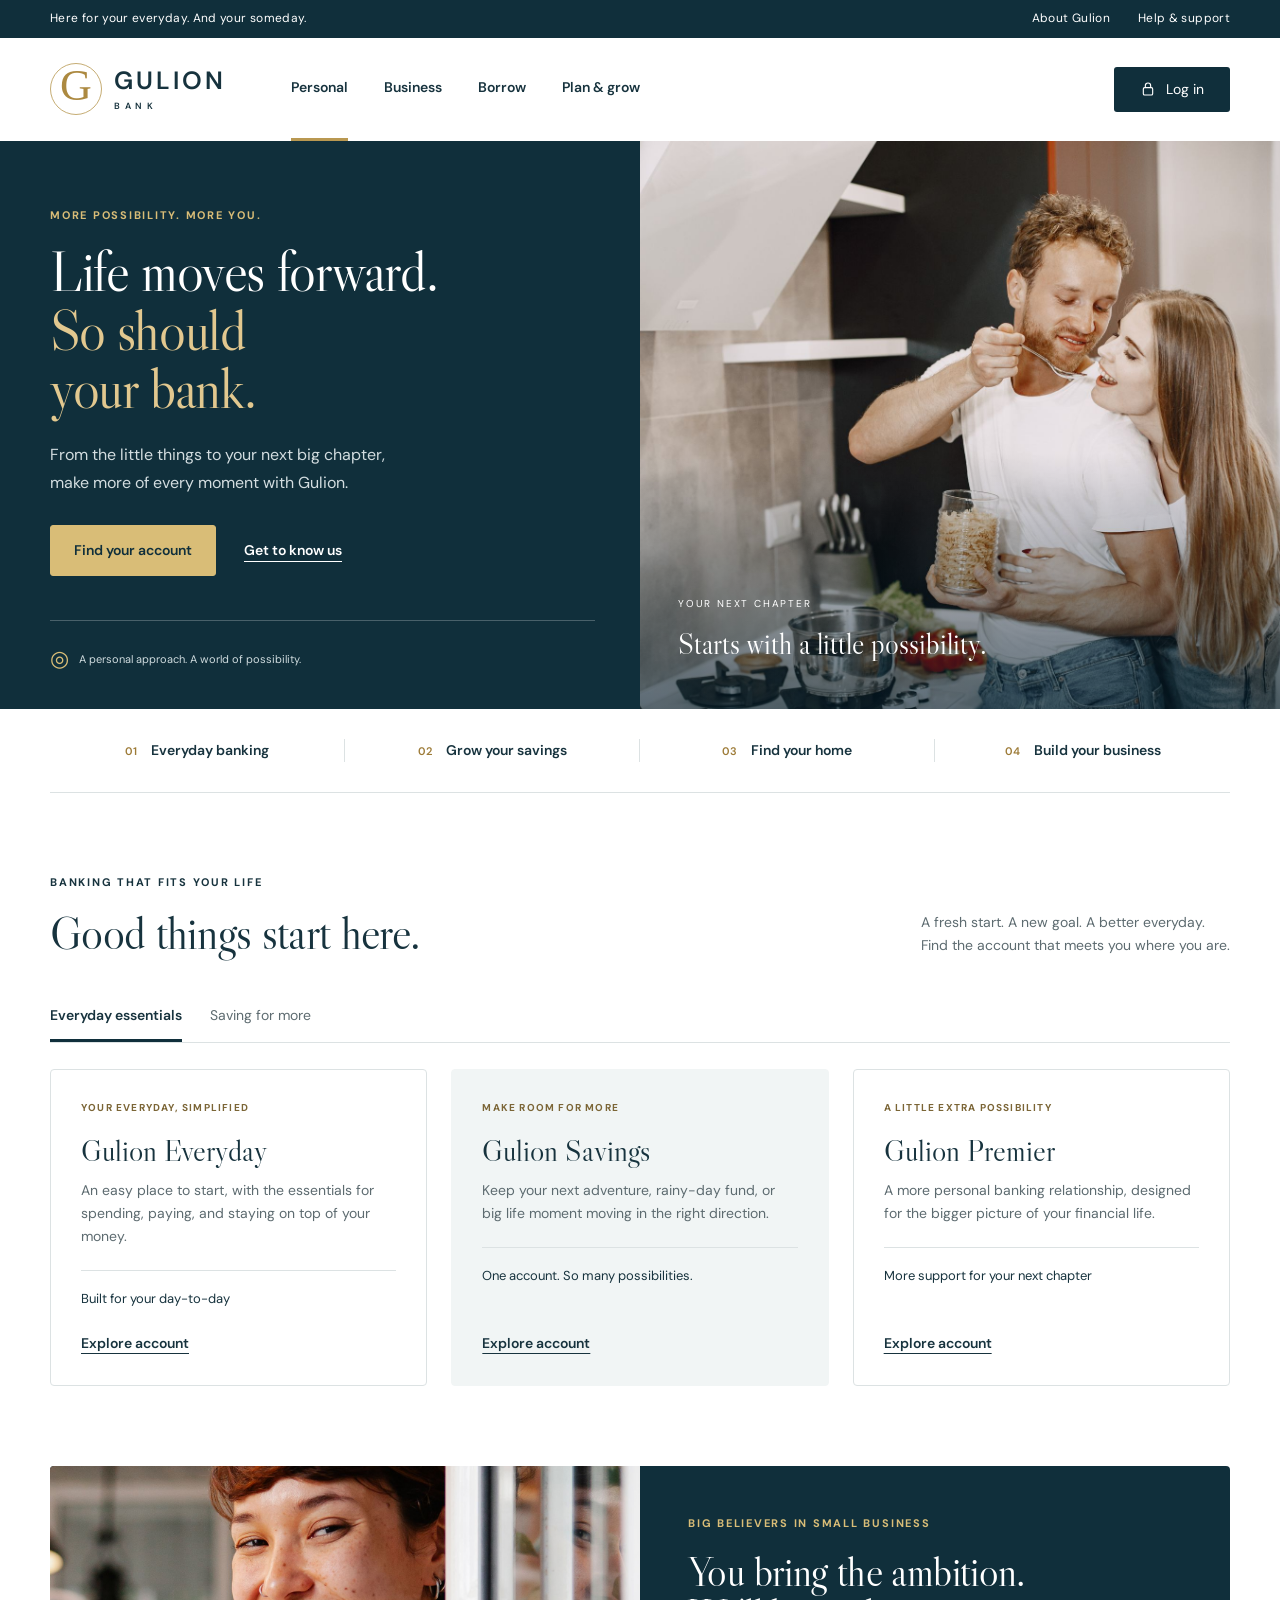
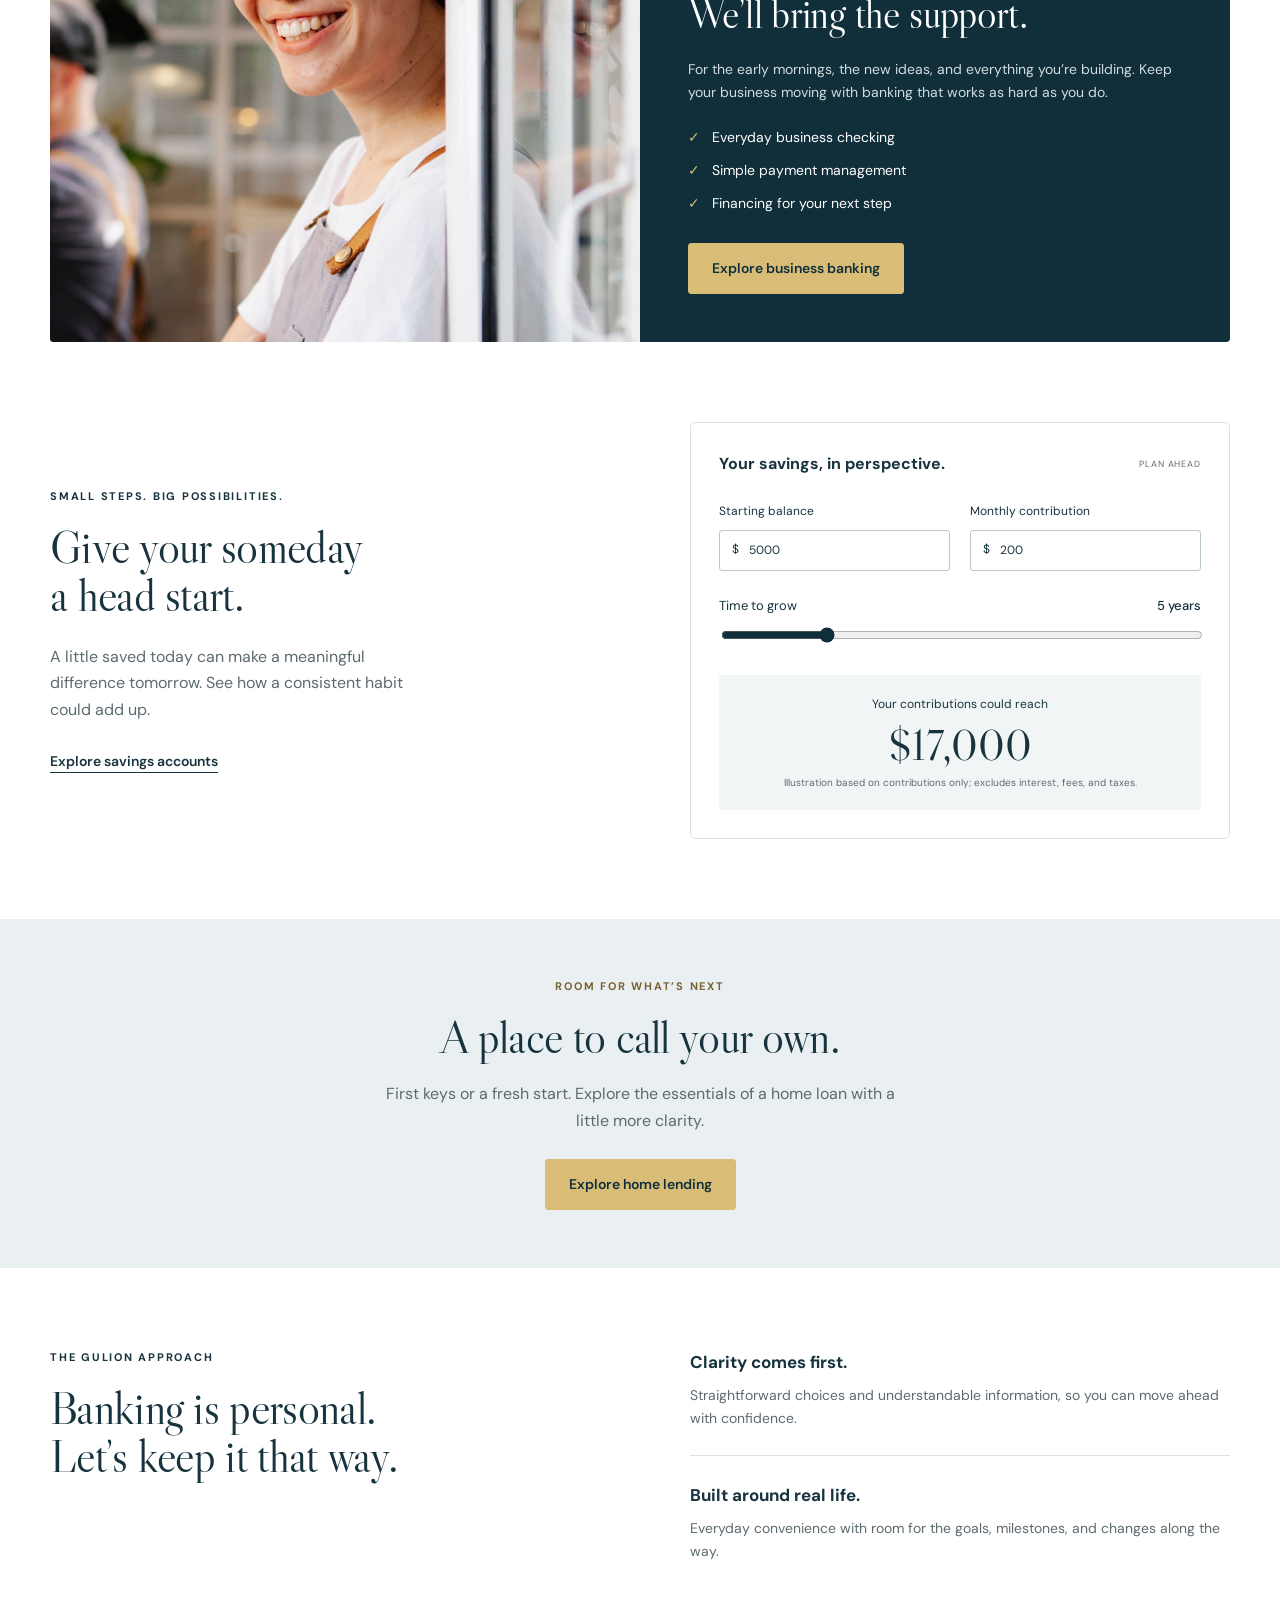
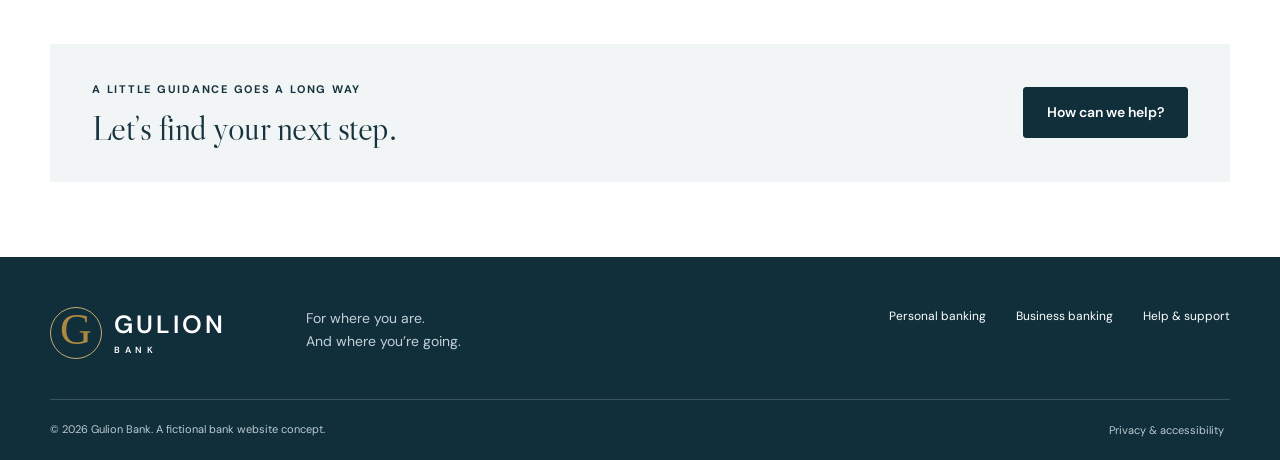
==== index.html @ 365aea7e "Add Gulion Bank website and free GitHub Pages setup" ====
<!doctype html>
<html lang="en"><head><meta charset="UTF-8"><meta name="viewport" content="width=device-width,initial-scale=1"><title>Gulion Bank | Life moves forward. So should your bank.</title><meta name="description" content="Discover a more personal approach to everyday banking, saving, home lending and business at Gulion Bank."><link rel="icon" type="image/svg+xml" href="data:image/svg+xml,%3Csvg xmlns='http://www.w3.org/2000/svg' viewBox='0 0 40 40'%3E%3Crect width='40' height='40' rx='8' fill='%230b2935'/%3E%3Ctext x='8' y='30' fill='%23d9bd77' font-family='Georgia' font-size='32'%3EG%3C/text%3E%3C/svg%3E"><link rel="stylesheet" href="style.css"></head><body>
<a class="skip" href="#main">Skip to content</a><div class="utility"><div class="wrap"><span>Here for your everyday. And your someday.</span><div><a href="#about">About Gulion</a><a href="#help">Help & support</a></div></div></div>
<header><div class="wrap nav"><a href="#" class="brand" aria-label="Gulion Bank home"><span class="mark">G</span><span>GULION<small>BANK</small></span></a><button class="menu" aria-label="Open navigation" aria-expanded="false">☰</button><nav aria-label="Main navigation"><a href="#accounts" class="active">Personal</a><a href="#business">Business</a><a href="#borrow">Borrow</a><a href="#plan">Plan & grow</a></nav><button class="login" data-dialog="login"><svg viewBox="0 0 24 24" aria-hidden="true"><rect x="5" y="10" width="14" height="11" rx="2"/><path d="M8 10V7a4 4 0 018 0v3"/></svg>Log in</button></div></header>
<main id="main"><section class="hero"><div class="hero-copy"><span class="eyebrow">MORE POSSIBILITY. MORE YOU.</span><h1>Life moves forward.<br><em>So should<br>your bank.</em></h1><p>From the little things to your next big chapter, make more of every moment with Gulion.</p><div class="actions"><a class="button" href="#accounts">Find your account</a><a class="text-link" href="#about">Get to know us</a></div><div class="hero-note"><span class="line-icon">◎</span> A personal approach. A world of possibility.</div></div><div class="hero-photo"><img src="assets/home.jpg" alt="A couple sharing a relaxed moment at home" fetchpriority="high"><div class="photo-caption"><span>YOUR NEXT CHAPTER</span><strong>Starts with a little possibility.</strong></div></div></section>
<section class="quick wrap" aria-label="Explore banking"><a href="#accounts"><span>01</span>Everyday banking</a><a href="#plan"><span>02</span>Grow your savings</a><a href="#borrow"><span>03</span>Find your home</a><a href="#business"><span>04</span>Build your business</a></section>
<section id="accounts" class="section wrap"><div class="section-heading"><div><span class="eyebrow">BANKING THAT FITS YOUR LIFE</span><h2>Good things start here.</h2></div><p>A fresh start. A new goal. A better everyday.<br>Find the account that meets you where you are.</p></div><div class="tabs" role="tablist" aria-label="Account type"><button role="tab" id="tab-everyday" aria-controls="products" aria-selected="true" data-tab="everyday">Everyday essentials</button><button role="tab" id="tab-savings" aria-controls="products" aria-selected="false" tabindex="-1" data-tab="savings">Saving for more</button></div><div class="products" id="products" role="tabpanel" aria-labelledby="tab-everyday"></div></section>
<section class="business wrap" id="business"><div class="business-photo"><img src="assets/business.jpg" alt="Smiling café professional wearing an apron" loading="lazy"></div><div class="business-copy"><span class="eyebrow">BIG BELIEVERS IN SMALL BUSINESS</span><h2>You bring the ambition.<br>We’ll bring the support.</h2><p>For the early mornings, the new ideas, and everything you’re building. Keep your business moving with banking that works as hard as you do.</p><ul><li>Everyday business checking</li><li>Simple payment management</li><li>Financing for your next step</li></ul><button class="button light" data-dialog="business">Explore business banking</button></div></section>
<section class="section wrap planning" id="plan"><div><span class="eyebrow">SMALL STEPS. BIG POSSIBILITIES.</span><h2>Give your someday<br>a head start.</h2><p>A little saved today can make a meaningful difference tomorrow. See how a consistent habit could add up.</p><a class="text-link" href="#accounts" id="see-savings">Explore savings accounts</a></div><div class="calculator"><div class="calc-title"><h3>Your savings, in perspective.</h3><span>PLAN AHEAD</span></div><div class="calc-inputs"><label>Starting balance<div class="money"><span>$</span><input id="balance" type="number" min="0" max="10000000" value="5000" step="100"></div></label><label>Monthly contribution<div class="money"><span>$</span><input id="monthly" type="number" min="0" max="100000" value="200" step="25"></div></label></div><label class="range-label" for="years">Time to grow <strong><output id="year-value">5</output> years</strong></label><input id="years" type="range" min="1" max="20" value="5"><div class="estimate"><span>Your contributions could reach</span><strong id="total">$17,000</strong><small>Illustration based on contributions only; excludes interest, fees, and taxes.</small></div></div></section>
<section class="borrow" id="borrow"><div class="wrap borrow-inner"><span class="eyebrow">ROOM FOR WHAT’S NEXT</span><h2>A place to call your own.</h2><p>First keys or a fresh start. Explore the essentials of a home loan with a little more clarity.</p><button class="button light" data-dialog="home">Explore home lending</button></div></section>
<section class="section wrap about" id="about"><div><span class="eyebrow">THE GULION APPROACH</span><h2>Banking is personal.<br>Let’s keep it that way.</h2></div><div class="principles"><article><h3>Clarity comes first.</h3><p>Straightforward choices and understandable information, so you can move ahead with confidence.</p></article><article><h3>Built around real life.</h3><p>Everyday convenience with room for the goals, milestones, and changes along the way.</p></article></div></section>
<section class="help wrap" id="help"><div><span class="eyebrow">A LITTLE GUIDANCE GOES A LONG WAY</span><h2>Let’s find your next step.</h2></div><button class="button" data-dialog="help">How can we help?</button></section></main>
<footer><div class="wrap"><div class="footer-top"><a href="#" class="brand"><span class="mark">G</span><span>GULION<small>BANK</small></span></a><p>For where you are.<br>And where you’re going.</p><div><a href="#accounts">Personal banking</a><a href="#business">Business banking</a><a href="#help">Help & support</a></div></div><div class="footer-bottom"><span>© 2026 Gulion Bank. A fictional bank website concept.</span><button data-dialog="privacy">Privacy & accessibility</button></div></div></footer>
<dialog id="detail"><button class="close" aria-label="Close dialog">×</button><span class="eyebrow">GULION BANK</span><h2 id="dialog-title"></h2><div id="dialog-content"></div><button class="button dismiss">Got it</button></dialog><script src="app.js"></script></body></html>
---- style.css ----
@import url('https://fonts.googleapis.com/css2?family=DM+Sans:wght@400;500;600;700&family=Libre+Caslon+Display&display=swap');
:root{--navy:#102f3b;--ink:#17333e;--gold:#d9bd77;--muted:#5d6b70;--line:#dce2e3;--pale:#f1f5f5}*{box-sizing:border-box}html{scroll-behavior:smooth;scroll-padding-top:90px}body{margin:0;color:var(--ink);font:16px/1.65 'DM Sans',Arial,sans-serif;background:#fff}button,input{font:inherit}button,a{touch-action:manipulation}a{color:inherit;text-decoration:none}button{cursor:pointer}button:focus-visible,a:focus-visible,input:focus-visible{outline:3px solid #ad8226;outline-offset:5px}.wrap{max-width:1280px;margin:auto;width:calc(100% - 100px)}.utility{background:var(--navy);color:#fff;font-size:12px;letter-spacing:.03em}.utility .wrap{display:flex;justify-content:space-between;padding:9px 0}.utility a{margin-left:28px}.nav{height:103px;display:flex;align-items:center;gap:65px}.brand{display:flex;align-items:center;gap:12px;line-height:1;font-size:25px;font-weight:600;letter-spacing:.12em}.brand small{display:block;font-size:9px;letter-spacing:.5em;margin-top:9px}.mark{font:44px/1 Georgia,serif;color:#ac8940;border:1px solid #c6ad74;border-radius:50%;width:52px;height:52px;text-align:center;letter-spacing:-5px;padding-right:5px}.nav nav{display:flex;gap:36px;flex:1;font-size:14px;font-weight:600;height:100%;align-items:center}.nav nav a{height:100%;display:flex;align-items:center;border-bottom:3px solid transparent}.nav nav a:hover,.nav nav .active{border-color:#b99851}.login{display:flex;align-items:center;gap:10px;background:var(--navy);color:#fff;border:0;padding:11px 26px;border-radius:3px;font-size:14px}.login svg{width:16px;fill:none;stroke:currentColor;stroke-width:1.7}.menu{display:none}.hero{display:grid;grid-template-columns:1fr 1fr;background:var(--navy);color:#fff;max-width:1600px;margin:auto;min-height:565px}.hero-copy{padding:65px max(50px,calc((100vw - 1280px)/2)) 32px;padding-right:45px}.eyebrow{display:block;font-size:11px;font-weight:700;letter-spacing:.16em;margin-bottom:18px}.hero .eyebrow,.business .eyebrow,.borrow .eyebrow{color:var(--gold)}h1,h2{font-family:'Libre Caslon Display',Georgia,serif;font-weight:400;line-height:1.04;margin:0}h1{font-size:clamp(48px,4.4vw,68px);letter-spacing:-.025em}h1 em{font-style:normal;color:#e2c88f}h2{font-size:46px;letter-spacing:-.015em}.hero p{color:#d3dde0;max-width:350px;margin:23px 0 28px;font-size:16px;line-height:1.75}.actions{display:flex;gap:28px;align-items:center}.button{display:inline-flex;align-items:center;justify-content:center;padding:13px 23px;background:var(--navy);color:#fff;border:1px solid var(--navy);border-radius:3px;font-size:14px;font-weight:600;transition:background .2s}.button:hover,.login:hover{background:#255260}.hero .button,.button.light{background:var(--gold);color:var(--navy);border-color:var(--gold)}.button.light:hover,.hero .button:hover{background:#ead39f}.text-link{font-size:14px;font-weight:600;text-decoration:underline;text-underline-offset:6px}.hero-note{border-top:1px solid #49616a;font-size:11px;color:#cfdbde;margin-top:44px;padding-top:20px;display:flex;gap:10px;align-items:center}.line-icon{color:var(--gold);font-size:22px}.hero-photo{position:relative;overflow:hidden;min-height:560px}.hero-photo img{width:100%;height:100%;object-fit:cover;position:absolute;object-position:center}.hero-photo:after{content:'';position:absolute;inset:55% 0 0;background:linear-gradient(transparent,#001c2b99)}.photo-caption{position:absolute;bottom:40px;left:38px;z-index:1}.photo-caption span{display:block;font-size:10px;letter-spacing:.18em;margin-bottom:9px}.photo-caption strong{font-family:'Libre Caslon Display',Georgia,serif;font-size:29px;font-weight:400}.quick{display:grid;grid-template-columns:repeat(4,1fr);padding:30px 0;border-bottom:1px solid var(--line)}.quick a{font-size:14px;font-weight:600;border-right:1px solid var(--line);text-align:center}.quick a:last-child{border:0}.quick span{font-size:11px;color:#9d7b37;margin-right:14px}.quick a:hover{text-decoration:underline}.section{padding:80px 0}.section-heading{display:flex;justify-content:space-between;align-items:end;margin-bottom:35px}.section-heading p{font-size:14px;color:var(--muted);margin-bottom:0}.tabs{border-bottom:1px solid var(--line);display:flex;gap:28px;margin-bottom:26px}.tabs button{background:none;border:0;padding:12px 0;font-size:14px;color:var(--muted);border-bottom:3px solid transparent}.tabs [aria-selected=true]{border-color:var(--navy);color:var(--ink);font-weight:600}.products{display:grid;grid-template-columns:repeat(3,1fr);gap:24px}.product{border:1px solid var(--line);border-radius:4px;padding:30px;display:flex;flex-direction:column;align-items:flex-start;min-height:305px}.product.featured{background:var(--pale);border-color:var(--pale)}.product .label{font-size:10px;letter-spacing:.12em;font-weight:700;color:#7b6536}.product h3{font:30px/1.2 'Libre Caslon Display',Georgia,serif;margin:16px 0 10px}.product p{font-size:14px;color:var(--muted);margin:0 0 22px}.product .feature{font-size:13px;border-top:1px solid var(--line);padding-top:17px;width:100%;margin-bottom:23px}.product button{background:none;border:0;padding:0;text-decoration:underline;text-underline-offset:5px;color:var(--ink);font-weight:600;font-size:14px;margin-top:auto}.business{display:grid;grid-template-columns:1fr 1fr;background:var(--navy);color:#fff;border-radius:4px;overflow:hidden}.business-photo{min-height:470px}.business-photo img{height:100%;width:100%;object-fit:cover}.business-copy{padding:48px}.business h2{font-size:41px}.business p{font-size:14px;color:#d0dcdf;margin:22px 0}.business ul{padding:0;list-style:none;font-size:14px;margin:0 0 28px}.business li{margin:10px 0}.business li:before{content:'✓';color:var(--gold);margin-right:12px}.planning{display:grid;grid-template-columns:1fr 1fr;gap:100px;align-items:center}.planning p{color:var(--muted);max-width:375px;margin:25px 0}.calculator{border:1px solid var(--line);border-radius:5px;padding:28px}.calc-title{display:flex;align-items:center;justify-content:space-between;gap:16px;margin-bottom:24px}.calc-title h3{font-size:16px;margin:0}.calc-title>span{font-size:9px;letter-spacing:.1em;color:var(--muted)}.calc-inputs{display:grid;grid-template-columns:1fr 1fr;gap:20px}.calc-inputs label{font-size:12px}.money{display:flex;border:1px solid #bac8ce;border-radius:3px;margin-top:8px;padding:9px 12px;gap:8px}.money input{width:100%;border:0;min-width:0;color:var(--ink);background:white}.range-label{display:flex;justify-content:space-between;font-size:13px;margin:24px 0 8px}.range-label strong{font-weight:500}input[type=range]{width:100%;accent-color:var(--navy)}.estimate{margin-top:24px;background:var(--pale);padding:20px;text-align:center}.estimate span{display:block;font-size:12px}.estimate strong{display:block;font:43px/1.4 'Libre Caslon Display',Georgia,serif}.estimate small{display:block;font-size:10px;color:var(--muted);line-height:1.5}.borrow{background:#eaf0f1;text-align:center;padding:58px 0}.borrow .eyebrow{color:#776132}.borrow p{max-width:520px;margin:20px auto 25px;color:var(--muted)}.about{display:grid;grid-template-columns:1fr 1fr;gap:100px}.principles h3{font-size:17px;margin:0 0 8px}.principles p{font-size:14px;color:var(--muted);margin:0}.principles article+article{border-top:1px solid var(--line);margin-top:25px;padding-top:25px}.help{background:var(--pale);padding:36px 42px;display:flex;justify-content:space-between;align-items:center;margin-bottom:75px;gap:25px}.help h2{font-size:35px}.help .eyebrow{margin-bottom:12px}footer{background:var(--navy);color:white;padding:50px 0 20px}.footer-top{display:flex;align-items:start;gap:80px;padding-bottom:40px}.footer-top p{font-size:14px;color:#c4d1d7;margin:0}.footer-top>div{margin-left:auto;display:flex;gap:30px;font-size:12px}.footer-bottom{border-top:1px solid #3a5360;padding-top:20px;font-size:11px;color:#bccbd1;display:flex;justify-content:space-between;gap:20px}.footer-bottom button{border:0;color:inherit;background:none;font-size:11px}dialog{border:0;border-radius:6px;max-width:530px;width:calc(100% - 32px);padding:42px;color:var(--ink);box-shadow:0 20px 90px #001b2f66}dialog::backdrop{background:#071d2bcc;backdrop-filter:blur(4px)}dialog h2{font-size:38px}dialog p,dialog li{font-size:15px;color:var(--muted)}dialog ul{padding-left:20px}dialog .button{margin-top:16px}.close{position:absolute;right:15px;top:8px;background:none;border:0;font-size:30px;color:var(--ink)}.skip{position:absolute;left:-999px;z-index:10;background:white;padding:10px}.skip:focus{left:10px}@media(min-width:1600px){.hero-copy{padding-left:160px}}@media(max-width:1050px){.wrap{width:calc(100% - 48px)}.nav{gap:30px}.nav nav{gap:22px}.hero-copy{padding:45px 30px}.hero h1{font-size:53px}.actions{gap:18px}.hero .text-link{font-size:12px}.business-copy{padding:35px}.business h2{font-size:35px}.planning,.about{gap:45px}.footer-top{gap:40px}.footer-top>div{flex-direction:column;gap:10px}.product{padding:22px}}@media(max-width:720px){.utility .wrap>span{display:none}.utility .wrap{justify-content:flex-end}.utility a{margin-left:20px}.wrap{width:calc(100% - 36px)}.nav{height:82px;gap:18px;position:relative}.brand{font-size:20px}.mark{width:43px;height:43px;font-size:36px}.nav .menu{display:block;margin-left:auto;border:0;background:none;font-size:24px;color:var(--navy)}.nav nav{display:none;position:absolute;top:82px;left:-18px;right:-18px;height:auto;z-index:5;background:white;padding:15px 25px;box-shadow:0 10px 15px #102f3b22}.nav nav.open{display:flex;flex-direction:column;align-items:start;gap:0}.nav nav a{padding:12px}.login{padding:9px 15px}.hero{grid-template-columns:1fr}.hero-copy{padding:40px 26px 28px}.hero h1{font-size:53px}.hero h1 br:last-child{display:none}.hero p{max-width:420px}.hero-note{margin-top:28px}.hero-photo{min-height:340px}.photo-caption{bottom:25px;left:26px}.quick{grid-template-columns:1fr 1fr;padding:15px 0;gap:0}.quick a{text-align:left;padding:13px 7px;font-size:12px}.quick a:nth-child(2){border:0}.quick span{margin-right:7px}.section{padding:50px 0}.section-heading{display:block}h2{font-size:39px}.section-heading p{margin-top:20px}.products{grid-template-columns:1fr;gap:15px}.product{min-height:0;padding:25px}.product p{margin-bottom:18px}.product .feature{margin-bottom:18px}.business{grid-template-columns:1fr}.business-photo{height:300px;min-height:0}.business-copy{padding:30px 26px}.planning,.about{grid-template-columns:1fr;gap:30px}.calculator{padding:22px}.calc-title>span{display:none}.borrow{padding:44px 0}.help{padding:28px;flex-direction:column;align-items:start;margin-bottom:45px}.help h2{font-size:32px}.footer-top{flex-wrap:wrap;gap:28px}.footer-top>div{width:100%;margin:0;flex-direction:row;flex-wrap:wrap;gap:24px}.footer-bottom{flex-direction:column;align-items:start;gap:8px}.footer-bottom button{padding:0}dialog{padding:32px 26px}}
@media(prefers-reduced-motion:reduce){html{scroll-behavior:auto}*{transition:none!important}}
.business-photo{position:relative;overflow:hidden}.business-photo img{position:absolute;inset:0;object-position:center 40%}.hero-photo img{object-position:65% center}
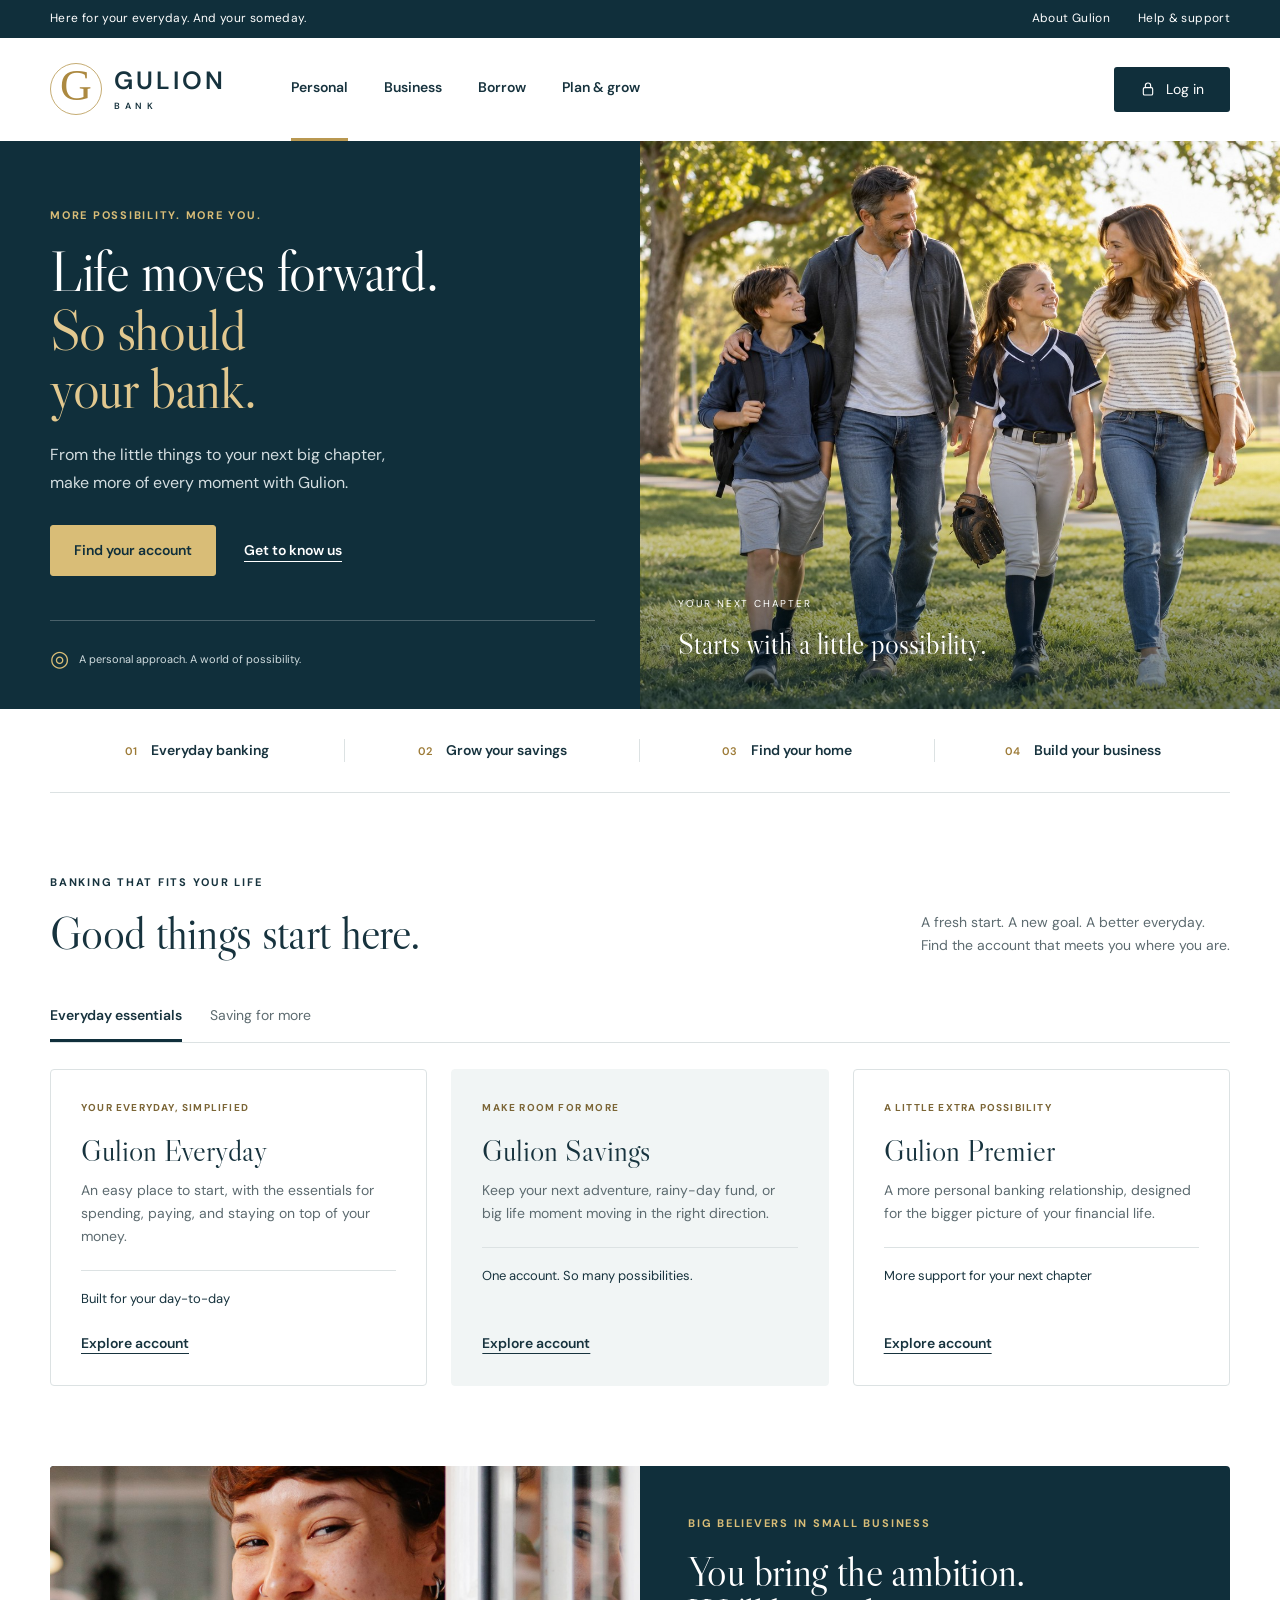
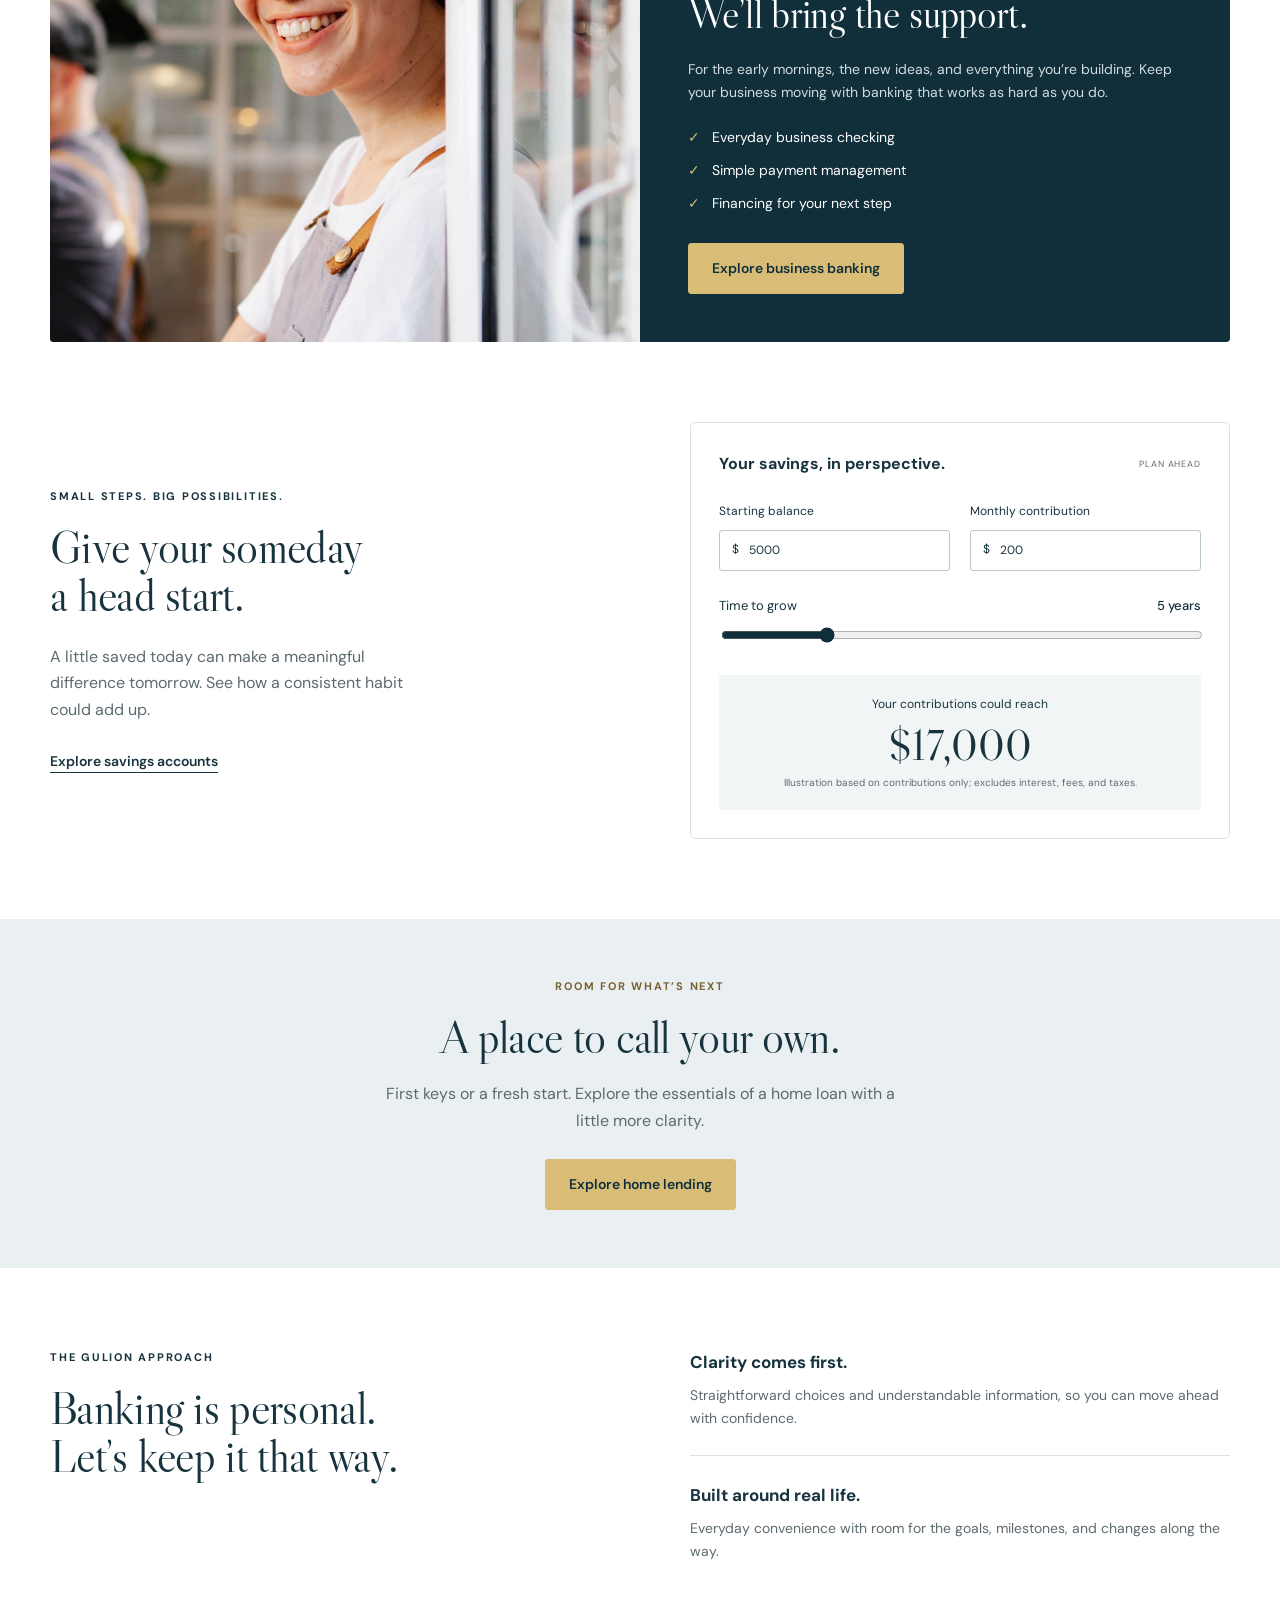
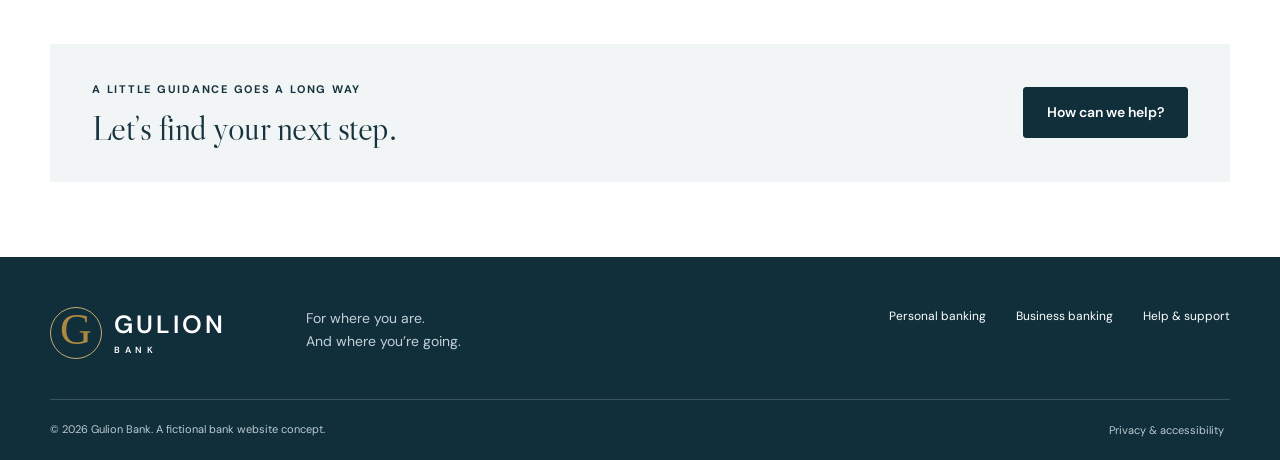
==== commit 4fa4e37e: "Replace couple hero photo with family park and softball scene" ====
--- a/index.html
+++ b/index.html
@@ -1,14 +1,14 @@
 <!doctype html>
 <html lang="en"><head><meta charset="UTF-8"><meta name="viewport" content="width=device-width,initial-scale=1"><title>Gulion Bank | Life moves forward. So should your bank.</title><meta name="description" content="Discover a more personal approach to everyday banking, saving, home lending and business at Gulion Bank."><link rel="icon" type="image/svg+xml" href="data:image/svg+xml,%3Csvg xmlns='http://www.w3.org/2000/svg' viewBox='0 0 40 40'%3E%3Crect width='40' height='40' rx='8' fill='%230b2935'/%3E%3Ctext x='8' y='30' fill='%23d9bd77' font-family='Georgia' font-size='32'%3EG%3C/text%3E%3C/svg%3E"><link rel="stylesheet" href="style.css"></head><body>
-<a class="skip" href="#main">Skip to content</a><div class="utility"><div class="wrap"><span>Here for your everyday. And your someday.</span><div><a href="#about">About Gulion</a><a href="#help">Help & support</a></div></div></div>
-<header><div class="wrap nav"><a href="#" class="brand" aria-label="Gulion Bank home"><span class="mark">G</span><span>GULION<small>BANK</small></span></a><button class="menu" aria-label="Open navigation" aria-expanded="false">☰</button><nav aria-label="Main navigation"><a href="#accounts" class="active">Personal</a><a href="#business">Business</a><a href="#borrow">Borrow</a><a href="#plan">Plan & grow</a></nav><button class="login" data-dialog="login"><svg viewBox="0 0 24 24" aria-hidden="true"><rect x="5" y="10" width="14" height="11" rx="2"/><path d="M8 10V7a4 4 0 018 0v3"/></svg>Log in</button></div></header>
-<main id="main"><section class="hero"><div class="hero-copy"><span class="eyebrow">MORE POSSIBILITY. MORE YOU.</span><h1>Life moves forward.<br><em>So should<br>your bank.</em></h1><p>From the little things to your next big chapter, make more of every moment with Gulion.</p><div class="actions"><a class="button" href="#accounts">Find your account</a><a class="text-link" href="#about">Get to know us</a></div><div class="hero-note"><span class="line-icon">◎</span> A personal approach. A world of possibility.</div></div><div class="hero-photo"><img src="assets/home.jpg" alt="A couple sharing a relaxed moment at home" fetchpriority="high"><div class="photo-caption"><span>YOUR NEXT CHAPTER</span><strong>Starts with a little possibility.</strong></div></div></section>
-<section class="quick wrap" aria-label="Explore banking"><a href="#accounts"><span>01</span>Everyday banking</a><a href="#plan"><span>02</span>Grow your savings</a><a href="#borrow"><span>03</span>Find your home</a><a href="#business"><span>04</span>Build your business</a></section>
+<a class="skip" href="steve.html">Skip to content</a><div class="utility"><div class="wrap"><span>Here for your everyday. And your someday.</span><div><a href="steve.html">About Gulion</a><a href="steve.html">Help & support</a></div></div></div>
+<header><div class="wrap nav"><a href="steve.html" class="brand" aria-label="Gulion Bank home"><span class="mark">G</span><span>GULION<small>BANK</small></span></a><button class="menu" aria-label="Open navigation" aria-expanded="false">☰</button><nav aria-label="Main navigation"><a href="steve.html" class="active">Personal</a><a href="steve.html">Business</a><a href="steve.html">Borrow</a><a href="steve.html">Plan & grow</a></nav><button class="login" data-dialog="login"><svg viewBox="0 0 24 24" aria-hidden="true"><rect x="5" y="10" width="14" height="11" rx="2"/><path d="M8 10V7a4 4 0 018 0v3"/></svg>Log in</button></div></header>
+<main id="main"><section class="hero"><div class="hero-copy"><span class="eyebrow">MORE POSSIBILITY. MORE YOU.</span><h1>Life moves forward.<br><em>So should<br>your bank.</em></h1><p>From the little things to your next big chapter, make more of every moment with Gulion.</p><div class="actions"><a class="button" href="steve.html">Find your account</a><a class="text-link" href="steve.html">Get to know us</a></div><div class="hero-note"><span class="line-icon">◎</span> A personal approach. A world of possibility.</div></div><div class="hero-photo"><img src="assets/family-park.jpg" alt="A family walking together through a sunny park after a youth softball game" fetchpriority="high"><div class="photo-caption"><span>YOUR NEXT CHAPTER</span><strong>Starts with a little possibility.</strong></div></div></section>
+<section class="quick wrap" aria-label="Explore banking"><a href="steve.html"><span>01</span>Everyday banking</a><a href="steve.html"><span>02</span>Grow your savings</a><a href="steve.html"><span>03</span>Find your home</a><a href="steve.html"><span>04</span>Build your business</a></section>
 <section id="accounts" class="section wrap"><div class="section-heading"><div><span class="eyebrow">BANKING THAT FITS YOUR LIFE</span><h2>Good things start here.</h2></div><p>A fresh start. A new goal. A better everyday.<br>Find the account that meets you where you are.</p></div><div class="tabs" role="tablist" aria-label="Account type"><button role="tab" id="tab-everyday" aria-controls="products" aria-selected="true" data-tab="everyday">Everyday essentials</button><button role="tab" id="tab-savings" aria-controls="products" aria-selected="false" tabindex="-1" data-tab="savings">Saving for more</button></div><div class="products" id="products" role="tabpanel" aria-labelledby="tab-everyday"></div></section>
 <section class="business wrap" id="business"><div class="business-photo"><img src="assets/business.jpg" alt="Smiling café professional wearing an apron" loading="lazy"></div><div class="business-copy"><span class="eyebrow">BIG BELIEVERS IN SMALL BUSINESS</span><h2>You bring the ambition.<br>We’ll bring the support.</h2><p>For the early mornings, the new ideas, and everything you’re building. Keep your business moving with banking that works as hard as you do.</p><ul><li>Everyday business checking</li><li>Simple payment management</li><li>Financing for your next step</li></ul><button class="button light" data-dialog="business">Explore business banking</button></div></section>
-<section class="section wrap planning" id="plan"><div><span class="eyebrow">SMALL STEPS. BIG POSSIBILITIES.</span><h2>Give your someday<br>a head start.</h2><p>A little saved today can make a meaningful difference tomorrow. See how a consistent habit could add up.</p><a class="text-link" href="#accounts" id="see-savings">Explore savings accounts</a></div><div class="calculator"><div class="calc-title"><h3>Your savings, in perspective.</h3><span>PLAN AHEAD</span></div><div class="calc-inputs"><label>Starting balance<div class="money"><span>$</span><input id="balance" type="number" min="0" max="10000000" value="5000" step="100"></div></label><label>Monthly contribution<div class="money"><span>$</span><input id="monthly" type="number" min="0" max="100000" value="200" step="25"></div></label></div><label class="range-label" for="years">Time to grow <strong><output id="year-value">5</output> years</strong></label><input id="years" type="range" min="1" max="20" value="5"><div class="estimate"><span>Your contributions could reach</span><strong id="total">$17,000</strong><small>Illustration based on contributions only; excludes interest, fees, and taxes.</small></div></div></section>
+<section class="section wrap planning" id="plan"><div><span class="eyebrow">SMALL STEPS. BIG POSSIBILITIES.</span><h2>Give your someday<br>a head start.</h2><p>A little saved today can make a meaningful difference tomorrow. See how a consistent habit could add up.</p><a class="text-link" href="steve.html" id="see-savings">Explore savings accounts</a></div><div class="calculator"><div class="calc-title"><h3>Your savings, in perspective.</h3><span>PLAN AHEAD</span></div><div class="calc-inputs"><label>Starting balance<div class="money"><span>$</span><input id="balance" type="number" min="0" max="10000000" value="5000" step="100"></div></label><label>Monthly contribution<div class="money"><span>$</span><input id="monthly" type="number" min="0" max="100000" value="200" step="25"></div></label></div><label class="range-label" for="years">Time to grow <strong><output id="year-value">5</output> years</strong></label><input id="years" type="range" min="1" max="20" value="5"><div class="estimate"><span>Your contributions could reach</span><strong id="total">$17,000</strong><small>Illustration based on contributions only; excludes interest, fees, and taxes.</small></div></div></section>
 <section class="borrow" id="borrow"><div class="wrap borrow-inner"><span class="eyebrow">ROOM FOR WHAT’S NEXT</span><h2>A place to call your own.</h2><p>First keys or a fresh start. Explore the essentials of a home loan with a little more clarity.</p><button class="button light" data-dialog="home">Explore home lending</button></div></section>
 <section class="section wrap about" id="about"><div><span class="eyebrow">THE GULION APPROACH</span><h2>Banking is personal.<br>Let’s keep it that way.</h2></div><div class="principles"><article><h3>Clarity comes first.</h3><p>Straightforward choices and understandable information, so you can move ahead with confidence.</p></article><article><h3>Built around real life.</h3><p>Everyday convenience with room for the goals, milestones, and changes along the way.</p></article></div></section>
 <section class="help wrap" id="help"><div><span class="eyebrow">A LITTLE GUIDANCE GOES A LONG WAY</span><h2>Let’s find your next step.</h2></div><button class="button" data-dialog="help">How can we help?</button></section></main>
-<footer><div class="wrap"><div class="footer-top"><a href="#" class="brand"><span class="mark">G</span><span>GULION<small>BANK</small></span></a><p>For where you are.<br>And where you’re going.</p><div><a href="#accounts">Personal banking</a><a href="#business">Business banking</a><a href="#help">Help & support</a></div></div><div class="footer-bottom"><span>© 2026 Gulion Bank. A fictional bank website concept.</span><button data-dialog="privacy">Privacy & accessibility</button></div></div></footer>
+<footer><div class="wrap"><div class="footer-top"><a href="steve.html" class="brand"><span class="mark">G</span><span>GULION<small>BANK</small></span></a><p>For where you are.<br>And where you’re going.</p><div><a href="steve.html">Personal banking</a><a href="steve.html">Business banking</a><a href="steve.html">Help & support</a></div></div><div class="footer-bottom"><span>© 2026 Gulion Bank. A fictional bank website concept.</span><button data-dialog="privacy">Privacy & accessibility</button></div></div></footer>
 <dialog id="detail"><button class="close" aria-label="Close dialog">×</button><span class="eyebrow">GULION BANK</span><h2 id="dialog-title"></h2><div id="dialog-content"></div><button class="button dismiss">Got it</button></dialog><script src="app.js"></script></body></html>
--- a/style.css
+++ b/style.css
@@ -1,4 +1,4 @@
 @import url('https://fonts.googleapis.com/css2?family=DM+Sans:wght@400;500;600;700&family=Libre+Caslon+Display&display=swap');
 :root{--navy:#102f3b;--ink:#17333e;--gold:#d9bd77;--muted:#5d6b70;--line:#dce2e3;--pale:#f1f5f5}*{box-sizing:border-box}html{scroll-behavior:smooth;scroll-padding-top:90px}body{margin:0;color:var(--ink);font:16px/1.65 'DM Sans',Arial,sans-serif;background:#fff}button,input{font:inherit}button,a{touch-action:manipulation}a{color:inherit;text-decoration:none}button{cursor:pointer}button:focus-visible,a:focus-visible,input:focus-visible{outline:3px solid #ad8226;outline-offset:5px}.wrap{max-width:1280px;margin:auto;width:calc(100% - 100px)}.utility{background:var(--navy);color:#fff;font-size:12px;letter-spacing:.03em}.utility .wrap{display:flex;justify-content:space-between;padding:9px 0}.utility a{margin-left:28px}.nav{height:103px;display:flex;align-items:center;gap:65px}.brand{display:flex;align-items:center;gap:12px;line-height:1;font-size:25px;font-weight:600;letter-spacing:.12em}.brand small{display:block;font-size:9px;letter-spacing:.5em;margin-top:9px}.mark{font:44px/1 Georgia,serif;color:#ac8940;border:1px solid #c6ad74;border-radius:50%;width:52px;height:52px;text-align:center;letter-spacing:-5px;padding-right:5px}.nav nav{display:flex;gap:36px;flex:1;font-size:14px;font-weight:600;height:100%;align-items:center}.nav nav a{height:100%;display:flex;align-items:center;border-bottom:3px solid transparent}.nav nav a:hover,.nav nav .active{border-color:#b99851}.login{display:flex;align-items:center;gap:10px;background:var(--navy);color:#fff;border:0;padding:11px 26px;border-radius:3px;font-size:14px}.login svg{width:16px;fill:none;stroke:currentColor;stroke-width:1.7}.menu{display:none}.hero{display:grid;grid-template-columns:1fr 1fr;background:var(--navy);color:#fff;max-width:1600px;margin:auto;min-height:565px}.hero-copy{padding:65px max(50px,calc((100vw - 1280px)/2)) 32px;padding-right:45px}.eyebrow{display:block;font-size:11px;font-weight:700;letter-spacing:.16em;margin-bottom:18px}.hero .eyebrow,.business .eyebrow,.borrow .eyebrow{color:var(--gold)}h1,h2{font-family:'Libre Caslon Display',Georgia,serif;font-weight:400;line-height:1.04;margin:0}h1{font-size:clamp(48px,4.4vw,68px);letter-spacing:-.025em}h1 em{font-style:normal;color:#e2c88f}h2{font-size:46px;letter-spacing:-.015em}.hero p{color:#d3dde0;max-width:350px;margin:23px 0 28px;font-size:16px;line-height:1.75}.actions{display:flex;gap:28px;align-items:center}.button{display:inline-flex;align-items:center;justify-content:center;padding:13px 23px;background:var(--navy);color:#fff;border:1px solid var(--navy);border-radius:3px;font-size:14px;font-weight:600;transition:background .2s}.button:hover,.login:hover{background:#255260}.hero .button,.button.light{background:var(--gold);color:var(--navy);border-color:var(--gold)}.button.light:hover,.hero .button:hover{background:#ead39f}.text-link{font-size:14px;font-weight:600;text-decoration:underline;text-underline-offset:6px}.hero-note{border-top:1px solid #49616a;font-size:11px;color:#cfdbde;margin-top:44px;padding-top:20px;display:flex;gap:10px;align-items:center}.line-icon{color:var(--gold);font-size:22px}.hero-photo{position:relative;overflow:hidden;min-height:560px}.hero-photo img{width:100%;height:100%;object-fit:cover;position:absolute;object-position:center}.hero-photo:after{content:'';position:absolute;inset:55% 0 0;background:linear-gradient(transparent,#001c2b99)}.photo-caption{position:absolute;bottom:40px;left:38px;z-index:1}.photo-caption span{display:block;font-size:10px;letter-spacing:.18em;margin-bottom:9px}.photo-caption strong{font-family:'Libre Caslon Display',Georgia,serif;font-size:29px;font-weight:400}.quick{display:grid;grid-template-columns:repeat(4,1fr);padding:30px 0;border-bottom:1px solid var(--line)}.quick a{font-size:14px;font-weight:600;border-right:1px solid var(--line);text-align:center}.quick a:last-child{border:0}.quick span{font-size:11px;color:#9d7b37;margin-right:14px}.quick a:hover{text-decoration:underline}.section{padding:80px 0}.section-heading{display:flex;justify-content:space-between;align-items:end;margin-bottom:35px}.section-heading p{font-size:14px;color:var(--muted);margin-bottom:0}.tabs{border-bottom:1px solid var(--line);display:flex;gap:28px;margin-bottom:26px}.tabs button{background:none;border:0;padding:12px 0;font-size:14px;color:var(--muted);border-bottom:3px solid transparent}.tabs [aria-selected=true]{border-color:var(--navy);color:var(--ink);font-weight:600}.products{display:grid;grid-template-columns:repeat(3,1fr);gap:24px}.product{border:1px solid var(--line);border-radius:4px;padding:30px;display:flex;flex-direction:column;align-items:flex-start;min-height:305px}.product.featured{background:var(--pale);border-color:var(--pale)}.product .label{font-size:10px;letter-spacing:.12em;font-weight:700;color:#7b6536}.product h3{font:30px/1.2 'Libre Caslon Display',Georgia,serif;margin:16px 0 10px}.product p{font-size:14px;color:var(--muted);margin:0 0 22px}.product .feature{font-size:13px;border-top:1px solid var(--line);padding-top:17px;width:100%;margin-bottom:23px}.product button{background:none;border:0;padding:0;text-decoration:underline;text-underline-offset:5px;color:var(--ink);font-weight:600;font-size:14px;margin-top:auto}.business{display:grid;grid-template-columns:1fr 1fr;background:var(--navy);color:#fff;border-radius:4px;overflow:hidden}.business-photo{min-height:470px}.business-photo img{height:100%;width:100%;object-fit:cover}.business-copy{padding:48px}.business h2{font-size:41px}.business p{font-size:14px;color:#d0dcdf;margin:22px 0}.business ul{padding:0;list-style:none;font-size:14px;margin:0 0 28px}.business li{margin:10px 0}.business li:before{content:'✓';color:var(--gold);margin-right:12px}.planning{display:grid;grid-template-columns:1fr 1fr;gap:100px;align-items:center}.planning p{color:var(--muted);max-width:375px;margin:25px 0}.calculator{border:1px solid var(--line);border-radius:5px;padding:28px}.calc-title{display:flex;align-items:center;justify-content:space-between;gap:16px;margin-bottom:24px}.calc-title h3{font-size:16px;margin:0}.calc-title>span{font-size:9px;letter-spacing:.1em;color:var(--muted)}.calc-inputs{display:grid;grid-template-columns:1fr 1fr;gap:20px}.calc-inputs label{font-size:12px}.money{display:flex;border:1px solid #bac8ce;border-radius:3px;margin-top:8px;padding:9px 12px;gap:8px}.money input{width:100%;border:0;min-width:0;color:var(--ink);background:white}.range-label{display:flex;justify-content:space-between;font-size:13px;margin:24px 0 8px}.range-label strong{font-weight:500}input[type=range]{width:100%;accent-color:var(--navy)}.estimate{margin-top:24px;background:var(--pale);padding:20px;text-align:center}.estimate span{display:block;font-size:12px}.estimate strong{display:block;font:43px/1.4 'Libre Caslon Display',Georgia,serif}.estimate small{display:block;font-size:10px;color:var(--muted);line-height:1.5}.borrow{background:#eaf0f1;text-align:center;padding:58px 0}.borrow .eyebrow{color:#776132}.borrow p{max-width:520px;margin:20px auto 25px;color:var(--muted)}.about{display:grid;grid-template-columns:1fr 1fr;gap:100px}.principles h3{font-size:17px;margin:0 0 8px}.principles p{font-size:14px;color:var(--muted);margin:0}.principles article+article{border-top:1px solid var(--line);margin-top:25px;padding-top:25px}.help{background:var(--pale);padding:36px 42px;display:flex;justify-content:space-between;align-items:center;margin-bottom:75px;gap:25px}.help h2{font-size:35px}.help .eyebrow{margin-bottom:12px}footer{background:var(--navy);color:white;padding:50px 0 20px}.footer-top{display:flex;align-items:start;gap:80px;padding-bottom:40px}.footer-top p{font-size:14px;color:#c4d1d7;margin:0}.footer-top>div{margin-left:auto;display:flex;gap:30px;font-size:12px}.footer-bottom{border-top:1px solid #3a5360;padding-top:20px;font-size:11px;color:#bccbd1;display:flex;justify-content:space-between;gap:20px}.footer-bottom button{border:0;color:inherit;background:none;font-size:11px}dialog{border:0;border-radius:6px;max-width:530px;width:calc(100% - 32px);padding:42px;color:var(--ink);box-shadow:0 20px 90px #001b2f66}dialog::backdrop{background:#071d2bcc;backdrop-filter:blur(4px)}dialog h2{font-size:38px}dialog p,dialog li{font-size:15px;color:var(--muted)}dialog ul{padding-left:20px}dialog .button{margin-top:16px}.close{position:absolute;right:15px;top:8px;background:none;border:0;font-size:30px;color:var(--ink)}.skip{position:absolute;left:-999px;z-index:10;background:white;padding:10px}.skip:focus{left:10px}@media(min-width:1600px){.hero-copy{padding-left:160px}}@media(max-width:1050px){.wrap{width:calc(100% - 48px)}.nav{gap:30px}.nav nav{gap:22px}.hero-copy{padding:45px 30px}.hero h1{font-size:53px}.actions{gap:18px}.hero .text-link{font-size:12px}.business-copy{padding:35px}.business h2{font-size:35px}.planning,.about{gap:45px}.footer-top{gap:40px}.footer-top>div{flex-direction:column;gap:10px}.product{padding:22px}}@media(max-width:720px){.utility .wrap>span{display:none}.utility .wrap{justify-content:flex-end}.utility a{margin-left:20px}.wrap{width:calc(100% - 36px)}.nav{height:82px;gap:18px;position:relative}.brand{font-size:20px}.mark{width:43px;height:43px;font-size:36px}.nav .menu{display:block;margin-left:auto;border:0;background:none;font-size:24px;color:var(--navy)}.nav nav{display:none;position:absolute;top:82px;left:-18px;right:-18px;height:auto;z-index:5;background:white;padding:15px 25px;box-shadow:0 10px 15px #102f3b22}.nav nav.open{display:flex;flex-direction:column;align-items:start;gap:0}.nav nav a{padding:12px}.login{padding:9px 15px}.hero{grid-template-columns:1fr}.hero-copy{padding:40px 26px 28px}.hero h1{font-size:53px}.hero h1 br:last-child{display:none}.hero p{max-width:420px}.hero-note{margin-top:28px}.hero-photo{min-height:340px}.photo-caption{bottom:25px;left:26px}.quick{grid-template-columns:1fr 1fr;padding:15px 0;gap:0}.quick a{text-align:left;padding:13px 7px;font-size:12px}.quick a:nth-child(2){border:0}.quick span{margin-right:7px}.section{padding:50px 0}.section-heading{display:block}h2{font-size:39px}.section-heading p{margin-top:20px}.products{grid-template-columns:1fr;gap:15px}.product{min-height:0;padding:25px}.product p{margin-bottom:18px}.product .feature{margin-bottom:18px}.business{grid-template-columns:1fr}.business-photo{height:300px;min-height:0}.business-copy{padding:30px 26px}.planning,.about{grid-template-columns:1fr;gap:30px}.calculator{padding:22px}.calc-title>span{display:none}.borrow{padding:44px 0}.help{padding:28px;flex-direction:column;align-items:start;margin-bottom:45px}.help h2{font-size:32px}.footer-top{flex-wrap:wrap;gap:28px}.footer-top>div{width:100%;margin:0;flex-direction:row;flex-wrap:wrap;gap:24px}.footer-bottom{flex-direction:column;align-items:start;gap:8px}.footer-bottom button{padding:0}dialog{padding:32px 26px}}
 @media(prefers-reduced-motion:reduce){html{scroll-behavior:auto}*{transition:none!important}}
-.business-photo{position:relative;overflow:hidden}.business-photo img{position:absolute;inset:0;object-position:center 40%}.hero-photo img{object-position:65% center}
+.business-photo{position:relative;overflow:hidden}.business-photo img{position:absolute;inset:0;object-position:center 40%}.hero-photo img{object-position:50% center}
